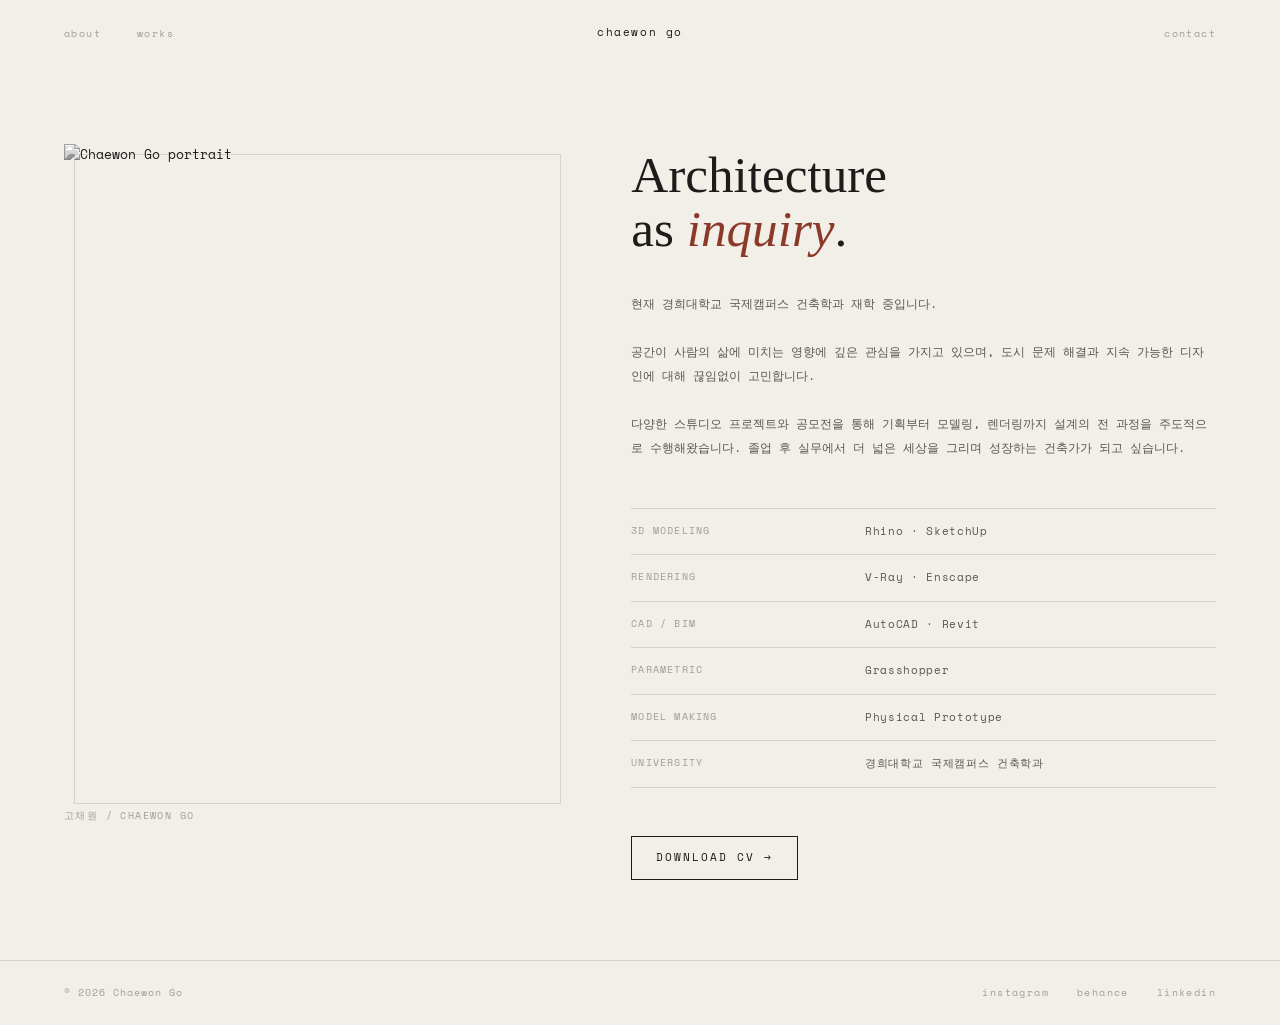
==== about.html @ 3b366611 "Add files via upload" ====
<!DOCTYPE html>
<html lang="ko">
<head>
    <meta charset="UTF-8">
    <meta name="viewport" content="width=device-width, initial-scale=1.0">
    <title>About — Chaewon Go</title>
    <link href="https://fonts.googleapis.com/css2?family=Space+Mono:ital,wght@0,400;0,700;1,400&family=IM+Fell+English:ital@0;1&display=swap" rel="stylesheet">
    <link rel="stylesheet" href="style.css">
    <style>
        .about-wrap {
            padding: 80px var(--page-margin) 0;
            display: grid;
            grid-template-columns: 1fr 1.2fr;
            gap: 80px;
            align-items: start;
        }

        /* left: sticky photo */
        .about-left {
            position: sticky;
            top: 80px;
        }

        .about-img-frame {
            position: relative;
        }

        .about-img-frame::before {
            content: '';
            position: absolute;
            top: 10px; left: 10px;
            right: -10px; bottom: -10px;
            border: 1px solid var(--rule);
            z-index: 0;
        }

        .about-img {
            width: 100%;
            aspect-ratio: 3 / 4;
            object-fit: cover;
            filter: grayscale(100%);
            display: block;
            position: relative;
            z-index: 1;
            transition: filter 0.4s ease;
        }

        .about-img:hover { filter: grayscale(30%); }

        .about-caption {
            margin-top: 14px;
            font-size: 10px;
            letter-spacing: 0.14em;
            text-transform: uppercase;
            color: var(--ink-faint);
        }

        /* right: text */
        .about-right { padding-top: 4px; }

        .about-heading {
            font-family: 'IM Fell English', serif;
            font-size: clamp(36px, 4vw, 56px);
            font-weight: 400;
            line-height: 1.05;
            margin-bottom: 36px;
        }

        .about-heading em { font-style: italic; color: var(--accent); }

        .about-body {
            color: var(--ink-mid);
            font-size: 12px;
            line-height: 2;
            margin-bottom: 48px;
        }

        /* skills table */
        .skills-table {
            width: 100%;
            border-collapse: collapse;
            margin-bottom: 48px;
            font-size: 11px;
        }

        .skills-table tr {
            border-bottom: 1px solid var(--rule);
        }

        .skills-table tr:first-child {
            border-top: 1px solid var(--rule);
        }

        .skills-table td {
            padding: 14px 0;
            vertical-align: top;
        }

        .skills-table td:first-child {
            color: var(--ink-faint);
            letter-spacing: 0.12em;
            text-transform: uppercase;
            font-size: 10px;
            width: 40%;
            padding-right: 20px;
        }

        .skills-table td:last-child {
            color: var(--ink-mid);
            letter-spacing: 0.06em;
        }

        .about-cta {
            display: inline-flex;
            align-items: center;
            gap: 12px;
            font-size: 11px;
            letter-spacing: 0.18em;
            text-transform: uppercase;
            color: var(--ink);
            text-decoration: none;
            border: 1px solid var(--ink);
            padding: 12px 24px;
            transition: background 0.25s, color 0.25s;
        }

        .about-cta:hover { background: var(--ink); color: var(--cream); }

        @media (max-width: 768px) {
            .about-wrap { grid-template-columns: 1fr; gap: 40px; }
            .about-left { position: static; }
        }
    </style>
</head>
<body>

    <nav>
        <ul class="nav-links-left">
            <li><a href="about.html" class="active">about</a></li>
            <li><a href="index.html#works">works</a></li>
        </ul>
        <a href="index.html" class="nav-logo">chaewon go</a>
        <ul class="nav-links-right">
            <li><a href="contact.html">contact</a></li>
        </ul>
    </nav>

    <div class="page-wrap">
        <div class="about-wrap">

            <div class="about-left reveal">
                <div class="about-img-frame">
                    <img class="about-img"
                        src="https://images.unsplash.com/photo-1507003211169-0a1dd7228f2d?auto=format&fit=crop&w=800&q=80"
                        alt="Chaewon Go portrait">
                </div>
                <p class="about-caption">고채원 / Chaewon Go</p>
            </div>

            <div class="about-right">
                <h1 class="about-heading reveal">
                    Architecture<br>as <em>inquiry</em>.
                </h1>

                <p class="about-body reveal">
                    현재 경희대학교 국제캠퍼스 건축학과 재학 중입니다.<br><br>
                    공간이 사람의 삶에 미치는 영향에 깊은 관심을 가지고 있으며, 도시 문제 해결과 지속 가능한 디자인에 대해 끊임없이 고민합니다.<br><br>
                    다양한 스튜디오 프로젝트와 공모전을 통해 기획부터 모델링, 렌더링까지 설계의 전 과정을 주도적으로 수행해왔습니다. 졸업 후 실무에서 더 넓은 세상을 그리며 성장하는 건축가가 되고 싶습니다.
                </p>

                <table class="skills-table reveal">
                    <tr>
                        <td>3D Modeling</td>
                        <td>Rhino · SketchUp</td>
                    </tr>
                    <tr>
                        <td>Rendering</td>
                        <td>V-Ray · Enscape</td>
                    </tr>
                    <tr>
                        <td>CAD / BIM</td>
                        <td>AutoCAD · Revit</td>
                    </tr>
                    <tr>
                        <td>Parametric</td>
                        <td>Grasshopper</td>
                    </tr>
                    <tr>
                        <td>Model Making</td>
                        <td>Physical Prototype</td>
                    </tr>
                    <tr>
                        <td>University</td>
                        <td>경희대학교 국제캠퍼스 건축학과</td>
                    </tr>
                </table>

                <a href="#" class="about-cta reveal">Download CV →</a>
            </div>

        </div>

        <footer>
            <span class="footer-copy">© 2026 Chaewon Go</span>
            <div class="footer-socials">
                <a href="#">instagram</a>
                <a href="#">behance</a>
                <a href="#">linkedin</a>
            </div>
        </footer>
    </div>

    <script>
        const observer = new IntersectionObserver((entries) => {
            entries.forEach((entry, i) => {
                if (entry.isIntersecting) {
                    setTimeout(() => entry.target.classList.add('visible'), i * 80);
                    observer.unobserve(entry.target);
                }
            });
        }, { threshold: 0.08 });
        document.querySelectorAll('.reveal').forEach(el => observer.observe(el));
    </script>
</body>
</html>
---- style.css ----
*, *::before, *::after { box-sizing: border-box; margin: 0; padding: 0; }

:root {
    --cream: #F2EFE8;
    --ink: #1C1C1A;
    --ink-mid: #58574F;
    --ink-faint: #A09D94;
    --rule: #D6D2C8;
    --accent: #8B3A2A;
    --page-margin: clamp(24px, 5vw, 80px);
}

html { scroll-behavior: smooth; }

body {
    background: var(--cream);
    color: var(--ink);
    font-family: 'Space Mono', monospace;
    font-size: 13px;
    line-height: 1.6;
    cursor: crosshair;
    overflow-x: hidden;
}

/* ── NAV ── */
nav {
    position: fixed;
    top: 0; left: 0; right: 0;
    z-index: 100;
    display: grid;
    grid-template-columns: 1fr auto 1fr;
    align-items: center;
    padding: 22px var(--page-margin);
    background: rgba(242, 239, 232, 0.94);
    backdrop-filter: blur(12px);
    -webkit-backdrop-filter: blur(12px);
}

.nav-logo {
    font-family: 'Space Mono', monospace;
    font-size: 11px;
    letter-spacing: 0.14em;
    text-decoration: none;
    color: var(--ink);
    text-align: center;
    grid-column: 2;
}

.nav-links-left {
    display: flex;
    gap: 36px;
    list-style: none;
    justify-content: flex-start;
    grid-column: 1;
}

.nav-links-right {
    display: flex;
    gap: 36px;
    list-style: none;
    justify-content: flex-end;
    grid-column: 3;
}

.nav-links-left a,
.nav-links-right a {
    font-size: 10px;
    letter-spacing: 0.14em;
    text-transform: lowercase;
    text-decoration: none;
    color: var(--ink-faint);
    transition: color 0.2s;
}

.nav-links-left a:hover,
.nav-links-right a:hover { color: var(--ink); }

.nav-links-right a.active {
    color: var(--ink);
    text-decoration: underline;
    text-underline-offset: 3px;
}

/* ── PAGE WRAPPER ── */
.page-wrap {
    padding-top: 64px;
    min-height: 100vh;
}

/* ── FOOTER ── */
footer {
    display: flex;
    justify-content: space-between;
    align-items: center;
    padding: 24px var(--page-margin);
    border-top: 1px solid var(--rule);
    margin-top: 80px;
}

.footer-copy {
    font-size: 10px;
    letter-spacing: 0.1em;
    color: var(--ink-faint);
}

.footer-socials {
    display: flex;
    gap: 28px;
}

.footer-socials a {
    font-size: 10px;
    letter-spacing: 0.14em;
    text-transform: lowercase;
    color: var(--ink-faint);
    text-decoration: none;
    transition: color 0.2s;
}

.footer-socials a:hover { color: var(--ink); }

/* ── SECTION EYEBROW ── */
.section-eyebrow {
    font-size: 10px;
    letter-spacing: 0.25em;
    text-transform: uppercase;
    color: var(--ink-faint);
    display: flex;
    align-items: center;
    gap: 16px;
    margin-bottom: 48px;
}

.section-eyebrow::after {
    content: '';
    flex: 1;
    height: 1px;
    background: var(--rule);
}

/* ── SCROLL REVEAL ── */
.reveal {
    opacity: 0;
    transform: translateY(20px);
    transition: opacity 0.6s ease, transform 0.6s ease;
}

.reveal.visible {
    opacity: 1;
    transform: translateY(0);
}

/* ── MODAL ── */
.modal-overlay {
    display: none;
    position: fixed;
    inset: 0;
    z-index: 200;
    background: rgba(28,28,26,0.82);
    backdrop-filter: blur(6px);
    -webkit-backdrop-filter: blur(6px);
    overflow-y: auto;
    padding: 60px var(--page-margin);
}

.modal-overlay.open { display: block; }

.modal-inner {
    background: var(--cream);
    max-width: 860px;
    margin: 0 auto;
    position: relative;
    animation: modalIn 0.3s cubic-bezier(0.25,0.46,0.45,0.94);
}

@keyframes modalIn {
    from { opacity: 0; transform: translateY(24px); }
    to   { opacity: 1; transform: translateY(0); }
}

.modal-close {
    position: absolute;
    top: 20px; right: 24px;
    background: none;
    border: none;
    font-family: 'Space Mono', monospace;
    font-size: 10px;
    letter-spacing: 0.2em;
    text-transform: uppercase;
    color: var(--ink-faint);
    cursor: pointer;
    z-index: 10;
    transition: color 0.2s;
}

.modal-close:hover { color: var(--ink); }

.modal-hero-img {
    width: 100%;
    aspect-ratio: 16 / 9;
    object-fit: cover;
    filter: grayscale(70%);
    display: block;
}

.modal-body { padding: 40px 48px 56px; }

.modal-cat {
    font-size: 10px;
    letter-spacing: 0.25em;
    text-transform: uppercase;
    color: var(--ink-faint);
    margin-bottom: 10px;
}

.modal-title {
    font-family: 'IM Fell English', serif;
    font-size: 36px;
    font-weight: 400;
    line-height: 1.1;
    margin-bottom: 24px;
}

.modal-facts {
    display: flex;
    gap: 36px;
    padding: 20px 0;
    border-top: 1px solid var(--rule);
    border-bottom: 1px solid var(--rule);
    margin-bottom: 32px;
}

.modal-fact-label {
    font-size: 9px;
    letter-spacing: 0.18em;
    text-transform: uppercase;
    color: var(--ink-faint);
    margin-bottom: 4px;
}

.modal-fact-value { font-size: 12px; color: var(--ink); }

.modal-desc {
    font-size: 13px;
    color: var(--ink-mid);
    line-height: 1.95;
}

@media (max-width: 768px) {
    nav {
        grid-template-columns: 1fr 1fr;
        grid-template-rows: auto auto;
        gap: 12px;
    }
    .nav-logo { grid-column: 1 / -1; text-align: left; }
    .nav-links-left { grid-column: 1; gap: 16px; }
    .nav-links-right { grid-column: 2; gap: 16px; }
}
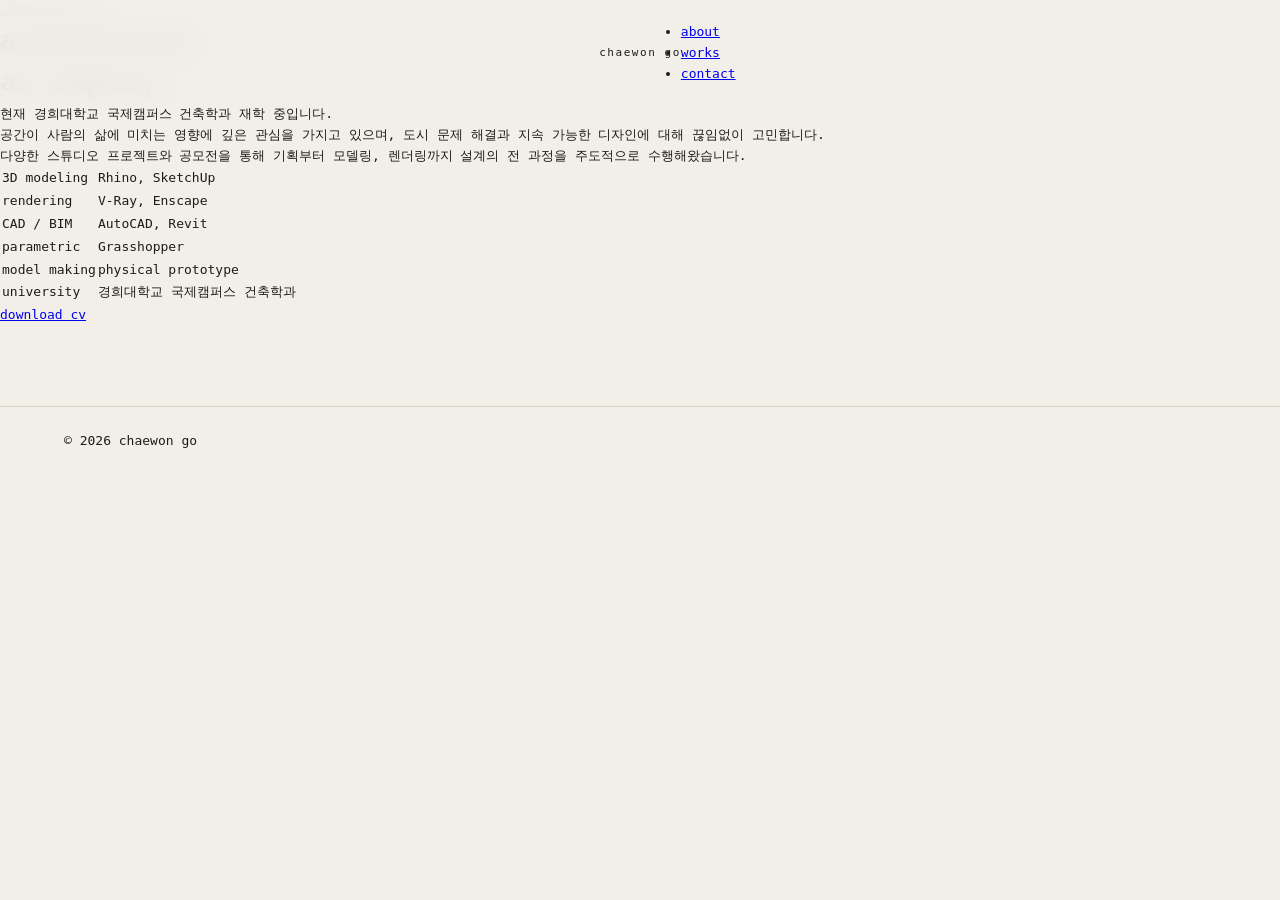
==== commit 5f206775: "Update about.html" ====
--- a/about.html
+++ b/about.html
@@ -4,222 +4,56 @@
     <meta charset="UTF-8">
     <meta name="viewport" content="width=device-width, initial-scale=1.0">
     <title>About — Chaewon Go</title>
-    <link href="https://fonts.googleapis.com/css2?family=Space+Mono:ital,wght@0,400;0,700;1,400&family=IM+Fell+English:ital@0;1&display=swap" rel="stylesheet">
+    <link href="https://fonts.googleapis.com/css2?family=EB+Garamond:ital,wght@0,400;1,400&display=swap" rel="stylesheet">
     <link rel="stylesheet" href="style.css">
-    <style>
-        .about-wrap {
-            padding: 80px var(--page-margin) 0;
-            display: grid;
-            grid-template-columns: 1fr 1.2fr;
-            gap: 80px;
-            align-items: start;
-        }
-
-        /* left: sticky photo */
-        .about-left {
-            position: sticky;
-            top: 80px;
-        }
-
-        .about-img-frame {
-            position: relative;
-        }
-
-        .about-img-frame::before {
-            content: '';
-            position: absolute;
-            top: 10px; left: 10px;
-            right: -10px; bottom: -10px;
-            border: 1px solid var(--rule);
-            z-index: 0;
-        }
-
-        .about-img {
-            width: 100%;
-            aspect-ratio: 3 / 4;
-            object-fit: cover;
-            filter: grayscale(100%);
-            display: block;
-            position: relative;
-            z-index: 1;
-            transition: filter 0.4s ease;
-        }
-
-        .about-img:hover { filter: grayscale(30%); }
-
-        .about-caption {
-            margin-top: 14px;
-            font-size: 10px;
-            letter-spacing: 0.14em;
-            text-transform: uppercase;
-            color: var(--ink-faint);
-        }
-
-        /* right: text */
-        .about-right { padding-top: 4px; }
-
-        .about-heading {
-            font-family: 'IM Fell English', serif;
-            font-size: clamp(36px, 4vw, 56px);
-            font-weight: 400;
-            line-height: 1.05;
-            margin-bottom: 36px;
-        }
-
-        .about-heading em { font-style: italic; color: var(--accent); }
-
-        .about-body {
-            color: var(--ink-mid);
-            font-size: 12px;
-            line-height: 2;
-            margin-bottom: 48px;
-        }
-
-        /* skills table */
-        .skills-table {
-            width: 100%;
-            border-collapse: collapse;
-            margin-bottom: 48px;
-            font-size: 11px;
-        }
-
-        .skills-table tr {
-            border-bottom: 1px solid var(--rule);
-        }
-
-        .skills-table tr:first-child {
-            border-top: 1px solid var(--rule);
-        }
-
-        .skills-table td {
-            padding: 14px 0;
-            vertical-align: top;
-        }
-
-        .skills-table td:first-child {
-            color: var(--ink-faint);
-            letter-spacing: 0.12em;
-            text-transform: uppercase;
-            font-size: 10px;
-            width: 40%;
-            padding-right: 20px;
-        }
-
-        .skills-table td:last-child {
-            color: var(--ink-mid);
-            letter-spacing: 0.06em;
-        }
-
-        .about-cta {
-            display: inline-flex;
-            align-items: center;
-            gap: 12px;
-            font-size: 11px;
-            letter-spacing: 0.18em;
-            text-transform: uppercase;
-            color: var(--ink);
-            text-decoration: none;
-            border: 1px solid var(--ink);
-            padding: 12px 24px;
-            transition: background 0.25s, color 0.25s;
-        }
-
-        .about-cta:hover { background: var(--ink); color: var(--cream); }
-
-        @media (max-width: 768px) {
-            .about-wrap { grid-template-columns: 1fr; gap: 40px; }
-            .about-left { position: static; }
-        }
-    </style>
 </head>
 <body>
 
     <nav>
-        <ul class="nav-links-left">
+        <a href="index.html" class="nav-logo">chaewon go</a>
+        <ul class="nav-links">
             <li><a href="about.html" class="active">about</a></li>
-            <li><a href="index.html#works">works</a></li>
-        </ul>
-        <a href="index.html" class="nav-logo">chaewon go</a>
-        <ul class="nav-links-right">
+            <li><a href="index.html">works</a></li>
             <li><a href="contact.html">contact</a></li>
         </ul>
     </nav>
 
-    <div class="page-wrap">
+    <main>
         <div class="about-wrap">
 
-            <div class="about-left reveal">
-                <div class="about-img-frame">
-                    <img class="about-img"
-                        src="https://images.unsplash.com/photo-1507003211169-0a1dd7228f2d?auto=format&fit=crop&w=800&q=80"
-                        alt="Chaewon Go portrait">
-                </div>
-                <p class="about-caption">고채원 / Chaewon Go</p>
-            </div>
+            <img class="about-photo"
+                src="https://images.unsplash.com/photo-1507003211169-0a1dd7228f2d?auto=format&fit=crop&w=600&q=80"
+                alt="Chaewon Go">
 
-            <div class="about-right">
-                <h1 class="about-heading reveal">
-                    Architecture<br>as <em>inquiry</em>.
-                </h1>
+            <div class="about-text">
+                <h1>architecture<br>as inquiry.</h1>
 
-                <p class="about-body reveal">
-                    현재 경희대학교 국제캠퍼스 건축학과 재학 중입니다.<br><br>
-                    공간이 사람의 삶에 미치는 영향에 깊은 관심을 가지고 있으며, 도시 문제 해결과 지속 가능한 디자인에 대해 끊임없이 고민합니다.<br><br>
-                    다양한 스튜디오 프로젝트와 공모전을 통해 기획부터 모델링, 렌더링까지 설계의 전 과정을 주도적으로 수행해왔습니다. 졸업 후 실무에서 더 넓은 세상을 그리며 성장하는 건축가가 되고 싶습니다.
+                <p>
+                    현재 경희대학교 국제캠퍼스 건축학과 재학 중입니다.
+                </p>
+                <p>
+                    공간이 사람의 삶에 미치는 영향에 깊은 관심을 가지고 있으며, 도시 문제 해결과 지속 가능한 디자인에 대해 끊임없이 고민합니다.
+                </p>
+                <p>
+                    다양한 스튜디오 프로젝트와 공모전을 통해 기획부터 모델링, 렌더링까지 설계의 전 과정을 주도적으로 수행해왔습니다.
                 </p>
 
-                <table class="skills-table reveal">
-                    <tr>
-                        <td>3D Modeling</td>
-                        <td>Rhino · SketchUp</td>
-                    </tr>
-                    <tr>
-                        <td>Rendering</td>
-                        <td>V-Ray · Enscape</td>
-                    </tr>
-                    <tr>
-                        <td>CAD / BIM</td>
-                        <td>AutoCAD · Revit</td>
-                    </tr>
-                    <tr>
-                        <td>Parametric</td>
-                        <td>Grasshopper</td>
-                    </tr>
-                    <tr>
-                        <td>Model Making</td>
-                        <td>Physical Prototype</td>
-                    </tr>
-                    <tr>
-                        <td>University</td>
-                        <td>경희대학교 국제캠퍼스 건축학과</td>
-                    </tr>
+                <table class="about-table">
+                    <tr><td>3D modeling</td><td>Rhino, SketchUp</td></tr>
+                    <tr><td>rendering</td><td>V-Ray, Enscape</td></tr>
+                    <tr><td>CAD / BIM</td><td>AutoCAD, Revit</td></tr>
+                    <tr><td>parametric</td><td>Grasshopper</td></tr>
+                    <tr><td>model making</td><td>physical prototype</td></tr>
+                    <tr><td>university</td><td>경희대학교 국제캠퍼스 건축학과</td></tr>
                 </table>
 
-                <a href="#" class="about-cta reveal">Download CV →</a>
+                <a href="#" class="about-cta">download cv</a>
             </div>
 
         </div>
+    </main>
 
-        <footer>
-            <span class="footer-copy">© 2026 Chaewon Go</span>
-            <div class="footer-socials">
-                <a href="#">instagram</a>
-                <a href="#">behance</a>
-                <a href="#">linkedin</a>
-            </div>
-        </footer>
-    </div>
+    <footer>© 2026 chaewon go</footer>
 
-    <script>
-        const observer = new IntersectionObserver((entries) => {
-            entries.forEach((entry, i) => {
-                if (entry.isIntersecting) {
-                    setTimeout(() => entry.target.classList.add('visible'), i * 80);
-                    observer.unobserve(entry.target);
-                }
-            });
-        }, { threshold: 0.08 });
-        document.querySelectorAll('.reveal').forEach(el => observer.observe(el));
-    </script>
 </body>
 </html>
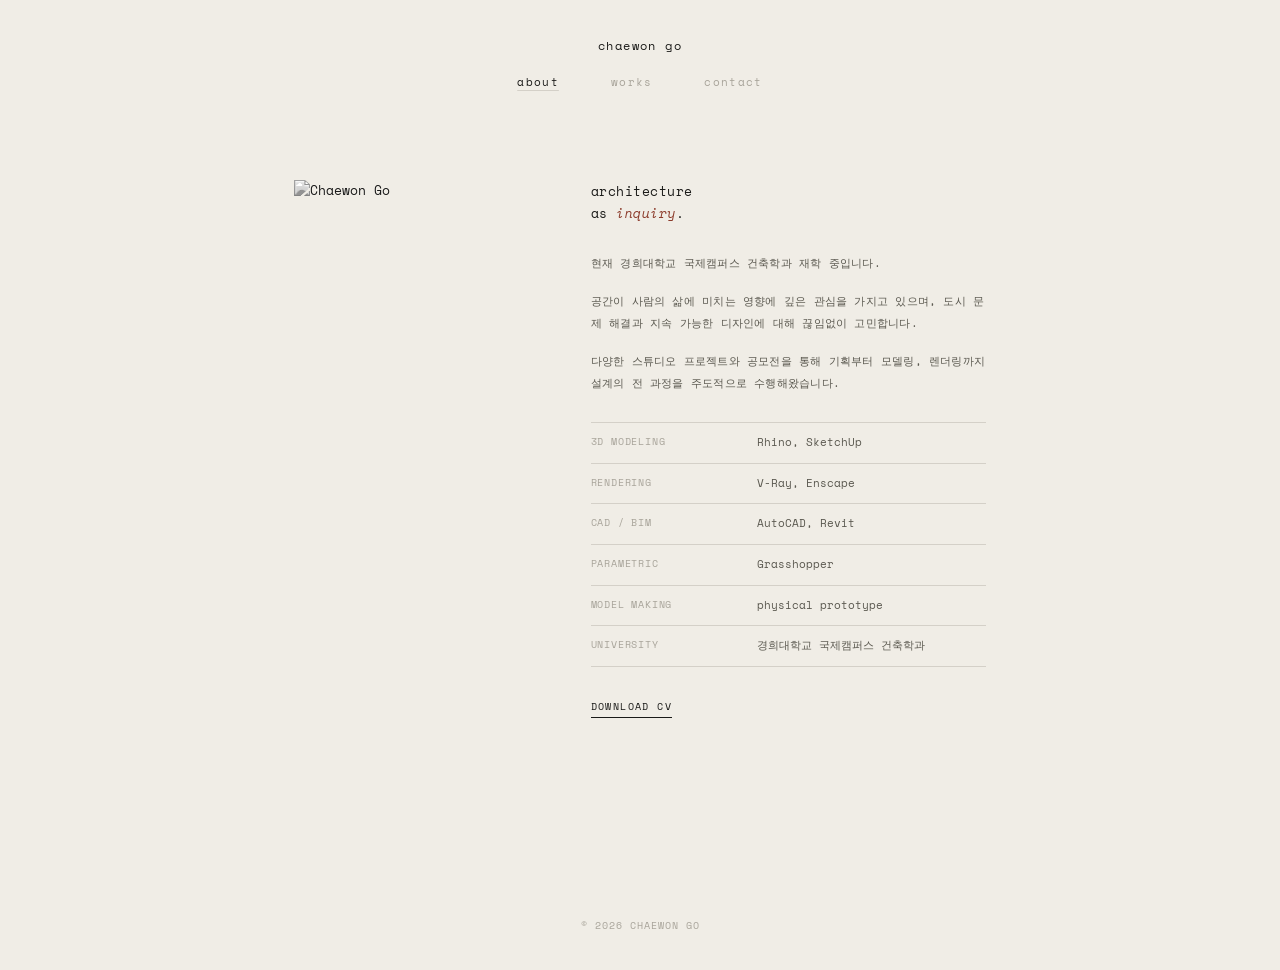
==== commit b7ccfceb: "Update font link and emphasize text in about.html" ====
--- a/about.html
+++ b/about.html
@@ -4,7 +4,7 @@
     <meta charset="UTF-8">
     <meta name="viewport" content="width=device-width, initial-scale=1.0">
     <title>About — Chaewon Go</title>
-    <link href="https://fonts.googleapis.com/css2?family=EB+Garamond:ital,wght@0,400;1,400&display=swap" rel="stylesheet">
+    <link href="https://fonts.googleapis.com/css2?family=Space+Mono:ital,wght@0,400;0,700;1,400&display=swap" rel="stylesheet">
     <link rel="stylesheet" href="style.css">
 </head>
 <body>
@@ -26,7 +26,7 @@
                 alt="Chaewon Go">
 
             <div class="about-text">
-                <h1>architecture<br>as inquiry.</h1>
+                <h1>architecture<br>as <em>inquiry</em>.</h1>
 
                 <p>
                     현재 경희대학교 국제캠퍼스 건축학과 재학 중입니다.
--- a/style.css
+++ b/style.css
@@ -1,19 +1,18 @@
 *, *::before, *::after { box-sizing: border-box; margin: 0; padding: 0; }
 
 :root {
-    --cream: #F2EFE8;
-    --ink: #1C1C1A;
-    --ink-mid: #58574F;
-    --ink-faint: #A09D94;
-    --rule: #D6D2C8;
+    --bg: #F0EDE6;
+    --ink: #1A1A18;
+    --ink-mid: #5A584F;
+    --ink-faint: #A8A49A;
+    --rule: #D4D0C8;
     --accent: #8B3A2A;
-    --page-margin: clamp(24px, 5vw, 80px);
 }
 
 html { scroll-behavior: smooth; }
 
 body {
-    background: var(--cream);
+    background: var(--bg);
     color: var(--ink);
     font-family: 'Space Mono', monospace;
     font-size: 13px;
@@ -24,130 +23,303 @@
 
 /* ── NAV ── */
 nav {
-    position: fixed;
-    top: 0; left: 0; right: 0;
-    z-index: 100;
+    display: flex;
+    flex-direction: column;
+    align-items: center;
+    padding: 36px 0 24px;
+    gap: 16px;
+}
+
+.nav-logo {
+    font-family: 'Space Mono', monospace;
+    font-size: 12px;
+    letter-spacing: 0.12em;
+    text-decoration: none;
+    color: var(--ink);
+    text-transform: lowercase;
+}
+
+.nav-links {
+    display: flex;
+    gap: 52px;
+    list-style: none;
+}
+
+.nav-links a {
+    font-size: 11px;
+    letter-spacing: 0.12em;
+    text-decoration: none;
+    color: var(--ink-faint);
+    text-transform: lowercase;
+    transition: color 0.2s;
+}
+
+.nav-links a:hover { color: var(--ink); }
+
+.nav-links a.active {
+    color: var(--ink);
+    text-decoration: underline;
+    text-underline-offset: 4px;
+    text-decoration-color: var(--rule);
+}
+
+/* ── MAIN ── */
+main { padding: 16px 0 100px; }
+
+/* ── WORKS GRID ── */
+.works-grid {
     display: grid;
-    grid-template-columns: 1fr auto 1fr;
-    align-items: center;
-    padding: 22px var(--page-margin);
-    background: rgba(242, 239, 232, 0.94);
-    backdrop-filter: blur(12px);
-    -webkit-backdrop-filter: blur(12px);
-}
-
-.nav-logo {
-    font-family: 'Space Mono', monospace;
-    font-size: 11px;
+    grid-template-columns: repeat(4, 1fr);
+    gap: 10px;
+    width: 60%;
+    margin: 0 auto;
+}
+
+.work-item {
+    cursor: crosshair;
+    overflow: hidden;
+    aspect-ratio: 1 / 1;
+    position: relative;
+}
+
+.work-item img {
+    width: 100%;
+    height: 100%;
+    object-fit: cover;
+    display: block;
+    filter: grayscale(100%);
+    transition: filter 0.4s ease, transform 0.5s ease;
+}
+
+.work-item:hover img {
+    filter: grayscale(0%);
+    transform: scale(1.03);
+}
+
+/* ── ABOUT PAGE ── */
+.about-wrap {
+    width: 54%;
+    margin: 48px auto 80px;
+    display: grid;
+    grid-template-columns: 1fr 1.7fr;
+    gap: 64px;
+    align-items: start;
+}
+
+.about-photo-frame {
+    position: relative;
+}
+
+.about-photo-frame::after {
+    content: '';
+    position: absolute;
+    bottom: -8px; right: -8px;
+    width: 100%; height: 100%;
+    border: 1px solid var(--rule);
+    z-index: 0;
+    pointer-events: none;
+}
+
+.about-photo {
+    width: 100%;
+    aspect-ratio: 3 / 4;
+    object-fit: cover;
+    display: block;
+    filter: grayscale(100%);
+    position: relative;
+    z-index: 1;
+    transition: filter 0.4s ease;
+}
+
+.about-photo:hover { filter: grayscale(30%); }
+
+.about-caption {
+    margin-top: 10px;
+    font-size: 9px;
+    letter-spacing: 0.16em;
+    text-transform: uppercase;
+    color: var(--ink-faint);
+    position: relative;
+    z-index: 1;
+}
+
+.about-text h1 {
+    font-family: 'Space Mono', monospace;
+    font-size: 13px;
+    font-weight: 400;
+    letter-spacing: 0.04em;
+    line-height: 1.7;
+    margin-bottom: 28px;
+    color: var(--ink);
+}
+
+.about-text h1 em {
+    font-style: italic;
+    color: var(--accent);
+}
+
+.about-text p {
+    font-size: 11px;
+    color: var(--ink-mid);
+    line-height: 2;
+    margin-bottom: 16px;
+    letter-spacing: 0.02em;
+}
+
+.about-table {
+    width: 100%;
+    border-collapse: collapse;
+    margin: 28px 0;
+    font-size: 11px;
+}
+
+.about-table tr { border-bottom: 1px solid var(--rule); }
+.about-table tr:first-child { border-top: 1px solid var(--rule); }
+
+.about-table td {
+    padding: 11px 0;
+    vertical-align: top;
+}
+
+.about-table td:first-child {
+    color: var(--ink-faint);
+    width: 42%;
+    padding-right: 16px;
+    font-size: 10px;
+    letter-spacing: 0.08em;
+    text-transform: uppercase;
+}
+
+.about-table td:last-child {
+    color: var(--ink-mid);
+    font-size: 11px;
+}
+
+.about-cta {
+    display: inline-block;
+    font-size: 10px;
     letter-spacing: 0.14em;
+    text-transform: uppercase;
+    color: var(--ink);
     text-decoration: none;
-    color: var(--ink);
-    text-align: center;
-    grid-column: 2;
-}
-
-.nav-links-left {
+    border-bottom: 1px solid var(--ink);
+    padding-bottom: 2px;
+    transition: color 0.2s, border-color 0.2s;
+}
+
+.about-cta:hover {
+    color: var(--ink-faint);
+    border-color: var(--ink-faint);
+}
+
+/* ── CONTACT PAGE ── */
+.contact-wrap {
+    width: 54%;
+    margin: 48px auto 80px;
+    display: grid;
+    grid-template-columns: 1fr 1.7fr;
+    gap: 64px;
+    align-items: start;
+}
+
+.contact-left h1 {
+    font-family: 'Space Mono', monospace;
+    font-size: 13px;
+    font-weight: 400;
+    letter-spacing: 0.04em;
+    line-height: 1.7;
+    margin-bottom: 36px;
+}
+
+.contact-left h1 em {
+    font-style: italic;
+    color: var(--accent);
+}
+
+.contact-info-row {
+    padding: 13px 0;
+    border-bottom: 1px solid var(--rule);
+}
+
+.contact-info-row:first-of-type { border-top: 1px solid var(--rule); }
+
+.contact-label {
+    font-size: 9px;
+    color: var(--ink-faint);
+    margin-bottom: 4px;
+    letter-spacing: 0.16em;
+    text-transform: uppercase;
+}
+
+.contact-value { color: var(--ink-mid); font-size: 11px; }
+.contact-value a { color: var(--ink-mid); text-decoration: none; transition: color 0.2s; }
+.contact-value a:hover { color: var(--ink); }
+
+/* form */
+.form-field {
     display: flex;
-    gap: 36px;
-    list-style: none;
-    justify-content: flex-start;
-    grid-column: 1;
-}
-
-.nav-links-right {
-    display: flex;
-    gap: 36px;
-    list-style: none;
-    justify-content: flex-end;
-    grid-column: 3;
-}
-
-.nav-links-left a,
-.nav-links-right a {
+    flex-direction: column;
+    gap: 5px;
+    margin-bottom: 20px;
+}
+
+.form-field label {
+    font-size: 9px;
+    color: var(--ink-faint);
+    letter-spacing: 0.16em;
+    text-transform: uppercase;
+}
+
+.form-field input,
+.form-field textarea {
+    background: transparent;
+    border: none;
+    border-bottom: 1px solid var(--rule);
+    padding: 8px 0;
+    font-family: 'Space Mono', monospace;
+    font-size: 11px;
+    color: var(--ink);
+    outline: none;
+    resize: none;
+    transition: border-color 0.2s;
+    letter-spacing: 0.02em;
+}
+
+.form-field input:focus,
+.form-field textarea:focus { border-color: var(--ink); }
+
+.form-field input::placeholder,
+.form-field textarea::placeholder { color: var(--ink-faint); }
+
+.form-row-2 {
+    display: grid;
+    grid-template-columns: 1fr 1fr;
+    gap: 20px;
+}
+
+.form-submit {
+    background: none;
+    border: none;
+    border-bottom: 1px solid var(--ink);
+    font-family: 'Space Mono', monospace;
     font-size: 10px;
     letter-spacing: 0.14em;
-    text-transform: lowercase;
-    text-decoration: none;
-    color: var(--ink-faint);
-    transition: color 0.2s;
-}
-
-.nav-links-left a:hover,
-.nav-links-right a:hover { color: var(--ink); }
-
-.nav-links-right a.active {
-    color: var(--ink);
-    text-decoration: underline;
-    text-underline-offset: 3px;
-}
-
-/* ── PAGE WRAPPER ── */
-.page-wrap {
-    padding-top: 64px;
-    min-height: 100vh;
-}
-
-/* ── FOOTER ── */
-footer {
-    display: flex;
-    justify-content: space-between;
-    align-items: center;
-    padding: 24px var(--page-margin);
-    border-top: 1px solid var(--rule);
-    margin-top: 80px;
-}
-
-.footer-copy {
-    font-size: 10px;
-    letter-spacing: 0.1em;
-    color: var(--ink-faint);
-}
-
-.footer-socials {
-    display: flex;
-    gap: 28px;
-}
-
-.footer-socials a {
-    font-size: 10px;
-    letter-spacing: 0.14em;
-    text-transform: lowercase;
-    color: var(--ink-faint);
-    text-decoration: none;
-    transition: color 0.2s;
-}
-
-.footer-socials a:hover { color: var(--ink); }
-
-/* ── SECTION EYEBROW ── */
-.section-eyebrow {
-    font-size: 10px;
-    letter-spacing: 0.25em;
-    text-transform: uppercase;
-    color: var(--ink-faint);
-    display: flex;
-    align-items: center;
-    gap: 16px;
-    margin-bottom: 48px;
-}
-
-.section-eyebrow::after {
-    content: '';
-    flex: 1;
-    height: 1px;
-    background: var(--rule);
-}
-
-/* ── SCROLL REVEAL ── */
-.reveal {
-    opacity: 0;
-    transform: translateY(20px);
-    transition: opacity 0.6s ease, transform 0.6s ease;
-}
-
-.reveal.visible {
-    opacity: 1;
-    transform: translateY(0);
+    text-transform: uppercase;
+    color: var(--ink);
+    cursor: crosshair;
+    padding: 0 0 2px;
+    transition: color 0.2s, border-color 0.2s;
+}
+
+.form-submit:hover { color: var(--ink-faint); border-color: var(--ink-faint); }
+
+#form-success {
+    display: none;
+    font-size: 10px;
+    color: var(--ink-faint);
+    margin-top: 12px;
+    letter-spacing: 0.08em;
+    font-style: italic;
 }
 
 /* ── MODAL ── */
@@ -156,103 +328,85 @@
     position: fixed;
     inset: 0;
     z-index: 200;
-    background: rgba(28,28,26,0.82);
-    backdrop-filter: blur(6px);
-    -webkit-backdrop-filter: blur(6px);
+    background: rgba(240, 237, 230, 0.96);
     overflow-y: auto;
-    padding: 60px var(--page-margin);
+    padding: 60px 20px;
+    backdrop-filter: blur(4px);
 }
 
 .modal-overlay.open { display: block; }
 
-.modal-inner {
-    background: var(--cream);
-    max-width: 860px;
+.modal-box {
+    max-width: 640px;
     margin: 0 auto;
-    position: relative;
-    animation: modalIn 0.3s cubic-bezier(0.25,0.46,0.45,0.94);
-}
-
-@keyframes modalIn {
-    from { opacity: 0; transform: translateY(24px); }
-    to   { opacity: 1; transform: translateY(0); }
 }
 
 .modal-close {
-    position: absolute;
-    top: 20px; right: 24px;
+    display: block;
     background: none;
     border: none;
     font-family: 'Space Mono', monospace;
     font-size: 10px;
-    letter-spacing: 0.2em;
-    text-transform: uppercase;
-    color: var(--ink-faint);
-    cursor: pointer;
-    z-index: 10;
+    letter-spacing: 0.14em;
+    text-transform: uppercase;
+    color: var(--ink-faint);
+    cursor: crosshair;
+    padding: 0;
+    margin-bottom: 32px;
+    border-bottom: 1px solid var(--rule);
+    padding-bottom: 2px;
     transition: color 0.2s;
 }
 
 .modal-close:hover { color: var(--ink); }
 
-.modal-hero-img {
+#modal-content img {
     width: 100%;
-    aspect-ratio: 16 / 9;
-    object-fit: cover;
-    filter: grayscale(70%);
     display: block;
-}
-
-.modal-body { padding: 40px 48px 56px; }
-
-.modal-cat {
-    font-size: 10px;
-    letter-spacing: 0.25em;
-    text-transform: uppercase;
-    color: var(--ink-faint);
-    margin-bottom: 10px;
+    margin-bottom: 20px;
+    filter: grayscale(20%);
 }
 
 .modal-title {
-    font-family: 'IM Fell English', serif;
-    font-size: 36px;
-    font-weight: 400;
-    line-height: 1.1;
-    margin-bottom: 24px;
-}
-
-.modal-facts {
-    display: flex;
-    gap: 36px;
-    padding: 20px 0;
-    border-top: 1px solid var(--rule);
-    border-bottom: 1px solid var(--rule);
-    margin-bottom: 32px;
-}
-
-.modal-fact-label {
-    font-size: 9px;
-    letter-spacing: 0.18em;
-    text-transform: uppercase;
-    color: var(--ink-faint);
+    font-size: 12px;
+    font-weight: 700;
+    letter-spacing: 0.08em;
+    text-transform: uppercase;
     margin-bottom: 4px;
 }
 
-.modal-fact-value { font-size: 12px; color: var(--ink); }
+.modal-sub {
+    font-size: 10px;
+    color: var(--ink-faint);
+    margin-bottom: 16px;
+    letter-spacing: 0.1em;
+    text-transform: uppercase;
+}
 
 .modal-desc {
-    font-size: 13px;
+    font-size: 11px;
     color: var(--ink-mid);
-    line-height: 1.95;
+    line-height: 2;
+    letter-spacing: 0.02em;
+}
+
+/* ── FOOTER ── */
+footer {
+    text-align: center;
+    padding: 20px 0 36px;
+    font-size: 10px;
+    color: var(--ink-faint);
+    letter-spacing: 0.1em;
+    text-transform: uppercase;
+}
+
+/* ── RESPONSIVE ── */
+@media (max-width: 1100px) {
+    .works-grid { width: 78%; }
 }
 
 @media (max-width: 768px) {
-    nav {
-        grid-template-columns: 1fr 1fr;
-        grid-template-rows: auto auto;
-        gap: 12px;
-    }
-    .nav-logo { grid-column: 1 / -1; text-align: left; }
-    .nav-links-left { grid-column: 1; gap: 16px; }
-    .nav-links-right { grid-column: 2; gap: 16px; }
-}
+    .works-grid { width: 92%; grid-template-columns: repeat(2, 1fr); }
+    .about-wrap, .contact-wrap { width: 88%; grid-template-columns: 1fr; gap: 36px; }
+    .form-row-2 { grid-template-columns: 1fr; }
+}
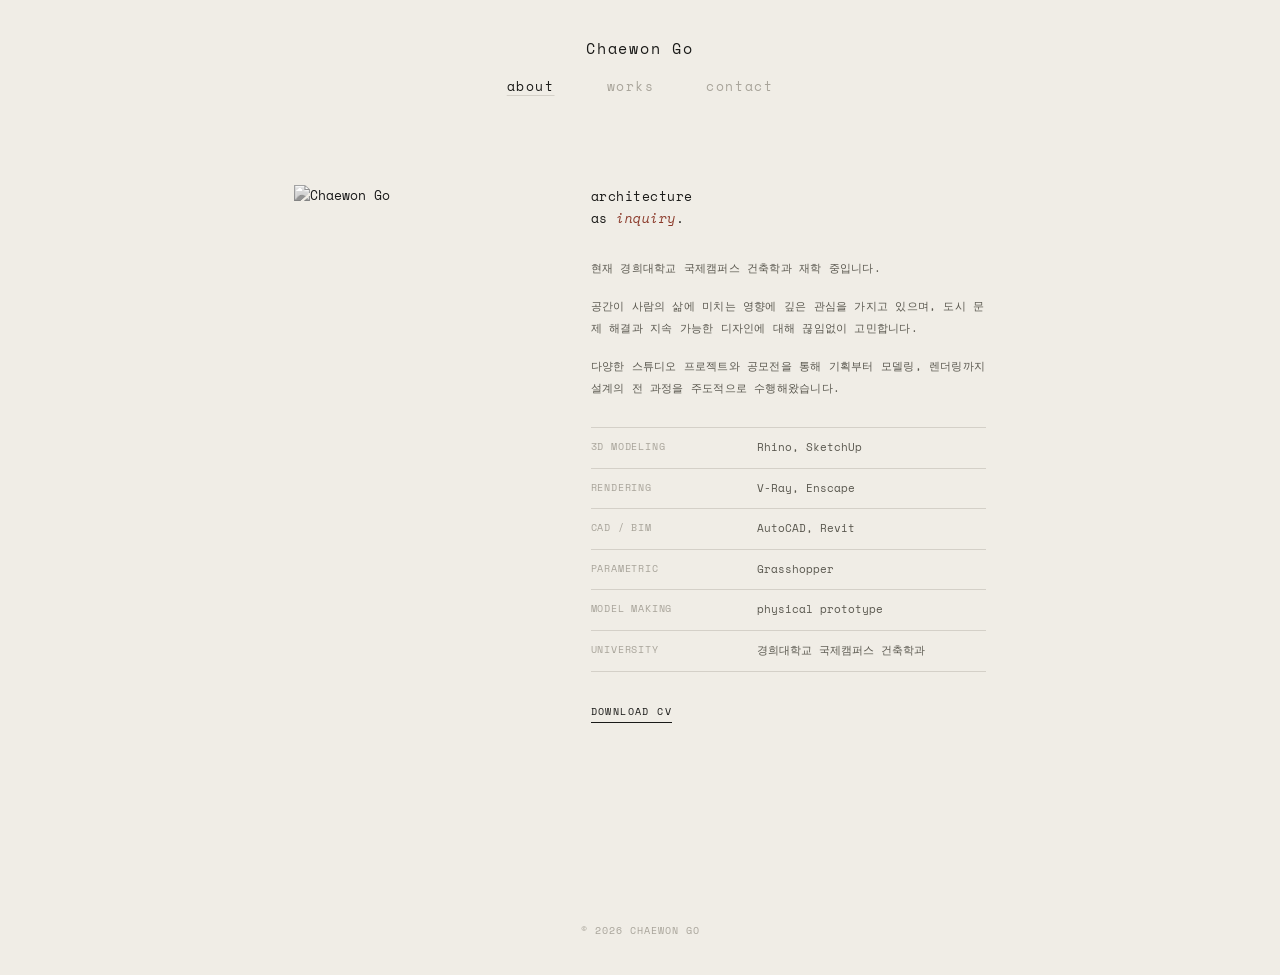
==== commit b8a3a218: "Update about.html" ====
--- a/about.html
+++ b/about.html
@@ -10,7 +10,7 @@
 <body>
 
     <nav>
-        <a href="index.html" class="nav-logo">chaewon go</a>
+        <a href="index.html" class="nav-logo">Chaewon Go</a>
         <ul class="nav-links">
             <li><a href="about.html" class="active">about</a></li>
             <li><a href="index.html">works</a></li>
@@ -53,7 +53,7 @@
         </div>
     </main>
 
-    <footer>© 2026 chaewon go</footer>
+    <footer>© 2026 Chaewon Go</footer>
 
 </body>
 </html>
--- a/style.css
+++ b/style.css
@@ -32,11 +32,10 @@
 
 .nav-logo {
     font-family: 'Space Mono', monospace;
-    font-size: 12px;
+    font-size: 15px;
     letter-spacing: 0.12em;
     text-decoration: none;
     color: var(--ink);
-    text-transform: lowercase;
 }
 
 .nav-links {
@@ -46,7 +45,7 @@
 }
 
 .nav-links a {
-    font-size: 11px;
+    font-size: 13px;
     letter-spacing: 0.12em;
     text-decoration: none;
     color: var(--ink-faint);
@@ -87,14 +86,40 @@
     height: 100%;
     object-fit: cover;
     display: block;
-    filter: grayscale(100%);
-    transition: filter 0.4s ease, transform 0.5s ease;
-}
-
-.work-item:hover img {
-    filter: grayscale(0%);
-    transform: scale(1.03);
-}
+    transition: transform 0.5s ease;
+}
+
+.work-item:hover img { transform: scale(1.03); }
+
+.work-overlay {
+    position: absolute;
+    inset: 0;
+    background: rgba(240, 237, 230, 0.72);
+    display: flex;
+    flex-direction: column;
+    align-items: center;
+    justify-content: center;
+    gap: 6px;
+    opacity: 0;
+    transition: opacity 0.3s ease;
+    font-size: 10px;
+    font-weight: 700;
+    letter-spacing: 0.12em;
+    text-transform: uppercase;
+    color: var(--ink);
+    text-align: center;
+    padding: 12px;
+}
+
+.work-overlay em {
+    font-style: normal;
+    font-weight: 400;
+    font-size: 9px;
+    letter-spacing: 0.1em;
+    color: var(--ink);
+}
+
+.work-item:hover .work-overlay { opacity: 1; }
 
 /* ── ABOUT PAGE ── */
 .about-wrap {
